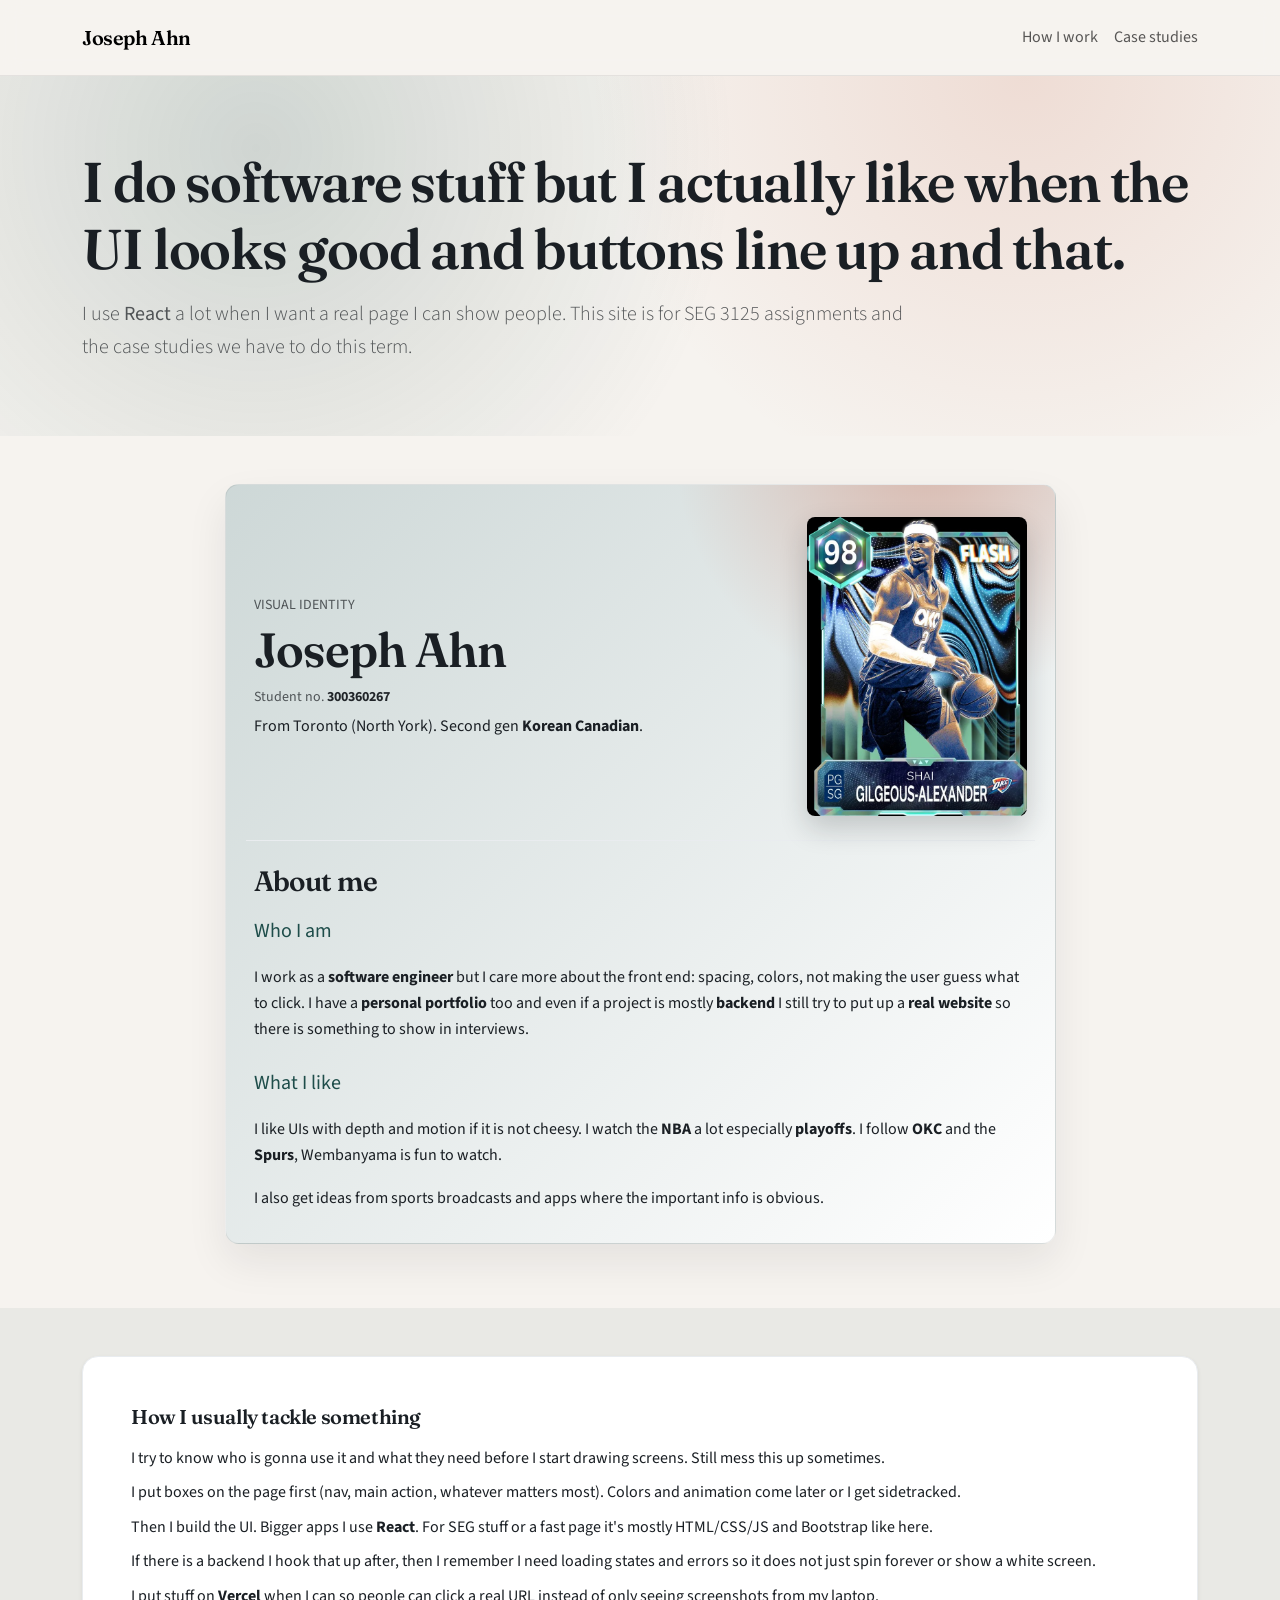
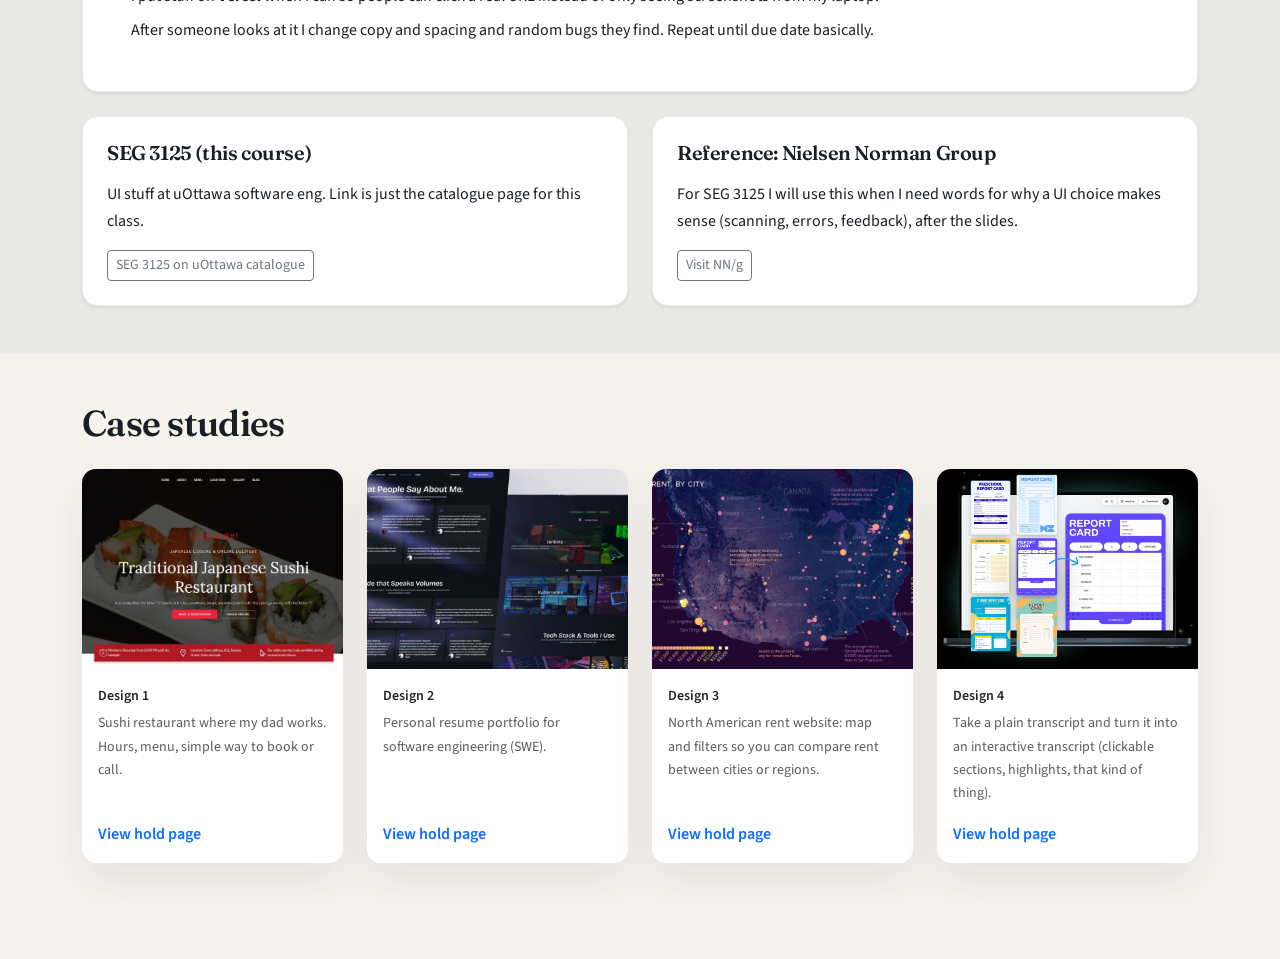
==== index.html @ afa11741 "SEG 3125 Assignment 1: portfolio shell, case study holds, and A1 report" ====
<!DOCTYPE html>
<html lang="en">
  <head>
    <meta charset="utf-8" />
    <meta name="viewport" content="width=device-width, initial-scale=1" />
    <title>Joseph Ahn | SEG 3125 portfolio</title>
    <meta
      name="description"
      content="SEG 3125 portfolio: about me, how I work, and case study placeholders."
    />
    <link rel="preconnect" href="https://fonts.googleapis.com" />
    <link rel="preconnect" href="https://fonts.gstatic.com" crossorigin />
    <link
      href="https://fonts.googleapis.com/css2?family=Fraunces:ital,opsz,wght@0,9..144,400;0,9..144,600;1,9..144,400&family=Source+Sans+3:wght@400;500;600&display=swap"
      rel="stylesheet"
    />
    <link
      href="https://cdn.jsdelivr.net/npm/bootstrap@5.3.3/dist/css/bootstrap.min.css"
      rel="stylesheet"
      integrity="sha384-QWTKZyjpPEjISv5WaRU9OFeRpok6YctnYmDr5pNlyT2bRjXh0JMhjY6hW+ALEwIH"
      crossorigin="anonymous"
    />
    <link rel="stylesheet" href="css/styles.css" />
  </head>
  <body>
    <nav class="navbar sticky-top py-3">
      <div class="container d-flex flex-wrap align-items-center justify-content-between column-gap-3 row-gap-2">
        <a class="navbar-brand display-font fw-semibold mb-0" href="#">Joseph Ahn</a>
        <ul class="navbar-nav d-flex flex-row align-items-center gap-3 ms-auto mb-0">
          <li class="nav-item">
            <a class="nav-link py-1" href="#work">How I work</a>
          </li>
          <li class="nav-item">
            <a class="nav-link py-1" href="#case-studies">Case studies</a>
          </li>
        </ul>
      </div>
    </nav>

    <header class="hero-pattern py-5">
      <div class="container py-lg-4">
        <h1 class="display-4 display-font mb-3">
          I do software stuff but I actually like when the UI looks good and buttons line up and that.
        </h1>
        <p class="lead text-muted col-lg-9 mb-0">
          I use <strong>React</strong> a lot when I want a real page I can show people. This site is for SEG
          3125 assignments and the case studies we have to do this term.
        </p>
      </div>
    </header>

    <main class="pb-5">
      <section class="py-5">
        <div class="container">
          <div class="row justify-content-center">
            <div class="col-12 col-lg-10 col-xl-9">
              <div class="about-visual mb-3">
                <div class="about-visual-inner">
                  <div class="row g-3 align-items-center border-bottom border-light-subtle pb-4 mb-4">
                    <div class="col">
                      <p class="text-uppercase small text-muted mb-1">Visual identity</p>
                      <p class="display-5 display-font mb-2">Joseph Ahn</p>
                      <p class="mb-1 text-muted small">Student no. <strong class="text-body">300360267</strong></p>
                      <p class="mb-0">
                        From Toronto (North York). Second gen <strong>Korean Canadian</strong>.
                      </p>
                    </div>
                    <div class="col-auto ms-auto">
                      <img
                        src="assets/visual-identity-card.png"
                        class="rounded-3 about-visual-card-img"
                        alt="Trading card style graphic: Shai Gilgeous-Alexander, Oklahoma City Thunder"
                        width="640"
                        height="869"
                      />
                    </div>
                  </div>

                  <h2 class="h3 display-font mb-3">About me</h2>
                  <p class="fs-5 text-deep mb-3">Who I am</p>
                  <p>
                    I work as a <strong>software engineer</strong> but I care more about the front end:
                    spacing, colors, not making the user guess what to click. I have a <strong>personal
                    portfolio</strong> too and even if a project is mostly <strong>backend</strong> I still try
                    to put up a <strong>real website</strong> so there is something to show in interviews.
                  </p>
                  <p class="fs-5 text-deep mb-3 mt-4">What I like</p>
                  <p>
                    I like UIs with depth and motion if it is not cheesy. I watch the <strong>NBA</strong> a lot
                    especially <strong>playoffs</strong>. I follow <strong>OKC</strong> and the
                    <strong>Spurs</strong>, Wembanyama is fun to watch.
                  </p>
                  <p class="mb-0">
                    I also get ideas from sports broadcasts and apps where the important info is obvious.
                  </p>
                </div>
              </div>
            </div>
          </div>
        </div>
      </section>

      <section id="work" class="py-5 section-tint">
        <div class="container">
          <div class="p-4 p-lg-5 rounded-4 bg-body shadow-sm border border-light-subtle mb-4">
            <h3 class="h5 display-font mb-3">How I usually tackle something</h3>
            <p class="mb-2">
              I try to know who is gonna use it and what they need before I start drawing screens. Still mess
              this up sometimes.
            </p>
            <p class="mb-2">
              I put boxes on the page first (nav, main action, whatever matters most). Colors and animation
              come later or I get sidetracked.
            </p>
            <p class="mb-2">
              Then I build the UI. Bigger apps I use <strong>React</strong>. For SEG stuff or a fast page it's
              mostly HTML/CSS/JS and Bootstrap like here.
            </p>
            <p class="mb-2">
              If there is a backend I hook that up after, then I remember I need loading states and errors so
              it does not just spin forever or show a white screen.
            </p>
            <p class="mb-2">
              I put stuff on <strong>Vercel</strong> when I can so people can click a real URL instead of only
              seeing screenshots from my laptop.
            </p>
            <p class="mb-0">
              After someone looks at it I change copy and spacing and random bugs they find. Repeat until due
              date basically.
            </p>
          </div>

          <div class="row g-4">
            <div class="col-md-6">
              <div class="p-4 h-100 rounded-4 bg-body shadow-sm border border-light-subtle">
                <h3 class="h5 display-font mb-3">SEG 3125 (this course)</h3>
                <p class="mb-3">
                  UI stuff at uOttawa software eng. Link is just the catalogue page for this class.
                </p>
                <a
                  href="https://catalogue.uottawa.ca/search/?P=SEG%203125"
                  class="btn btn-outline-secondary btn-sm"
                  rel="noopener noreferrer"
                  >SEG 3125 on uOttawa catalogue</a
                >
              </div>
            </div>
            <div class="col-md-6">
              <div class="p-4 h-100 rounded-4 bg-body shadow-sm border border-light-subtle">
                <h3 class="h5 display-font mb-3">Reference: Nielsen Norman Group</h3>
                <p class="mb-3">
                  For SEG 3125 I will use this when I need words for why a UI choice makes sense (scanning,
                  errors, feedback), after the slides.
                </p>
                <a
                  href="https://www.nngroup.com/"
                  class="btn btn-outline-secondary btn-sm"
                  rel="noopener noreferrer"
                  >Visit NN/g</a
                >
              </div>
            </div>
          </div>
        </div>
      </section>

      <section id="case-studies" class="py-5">
        <div class="container">
          <h2 class="section-title mb-4">Case studies</h2>

          <div class="row g-4">
            <div class="col-md-6 col-xl-3">
              <article class="card card-case h-100">
                <img
                  src="assets/case-study-sushi.png"
                  class="card-img-top"
                  alt="Reference mockup: dark Japanese sushi restaurant hero with reservation CTAs"
                />
                <div class="card-body d-flex flex-column">
                  <p class="mb-1 fw-semibold small">Design 1</p>
                  <p class="card-text text-muted small flex-grow-1">
                    Sushi restaurant where my dad works. Hours, menu, simple way to book or call.
                  </p>
                  <a href="case-studies/case-study-sushi.html" class="stretched-link fw-semibold text-decoration-none"
                    >View hold page</a
                  >
                </div>
              </article>
            </div>

            <div class="col-md-6 col-xl-3">
              <article class="card card-case h-100">
                <img
                  src="assets/case-study-portfolio-memory.png"
                  class="card-img-top"
                  alt="Reference mockup: dark portfolio UI with testimonials and tech stack sections"
                />
                <div class="card-body d-flex flex-column">
                  <p class="mb-1 fw-semibold small">Design 2</p>
                  <p class="card-text text-muted small flex-grow-1">
                    Personal resume portfolio for software engineering (SWE).
                  </p>
                  <a href="case-studies/case-study-portfolio-memory.html" class="stretched-link fw-semibold text-decoration-none"
                    >View hold page</a
                  >
                </div>
              </article>
            </div>

            <div class="col-md-6 col-xl-3">
              <article class="card card-case h-100">
                <img
                  src="assets/case-study-rent-map.png"
                  class="card-img-top"
                  alt="Reference visualization: average rent by city across North America with bubble map"
                />
                <div class="card-body d-flex flex-column">
                  <p class="mb-1 fw-semibold small">Design 3</p>
                  <p class="card-text text-muted small flex-grow-1">
                    North American rent website: map and filters so you can compare rent between cities or
                    regions.
                  </p>
                  <a href="case-studies/case-study-rent-map.html" class="stretched-link fw-semibold text-decoration-none"
                    >View hold page</a
                  >
                </div>
              </article>
            </div>

            <div class="col-md-6 col-xl-3">
              <article class="card card-case h-100">
                <img
                  src="assets/case-study-course-sequence.png"
                  class="card-img-top"
                  alt="Placeholder image: laptop layout (will swap when interactive transcript UI is ready)"
                />
                <div class="card-body d-flex flex-column">
                  <p class="mb-1 fw-semibold small">Design 4</p>
                  <p class="card-text text-muted small flex-grow-1">
                    Take a plain transcript and turn it into an interactive transcript (clickable sections,
                    highlights, that kind of thing).
                  </p>
                  <a href="case-studies/case-study-course-sequence.html" class="stretched-link fw-semibold text-decoration-none"
                    >View hold page</a
                  >
                </div>
              </article>
            </div>
          </div>
        </div>
      </section>
    </main>

    <script
      src="https://cdn.jsdelivr.net/npm/bootstrap@5.3.3/dist/js/bootstrap.bundle.min.js"
      integrity="sha384-YvpcrYf0tY3lHB60NNkmXc5s9fDVZLESaAA55NDzOxhy9GkcIdslK1eN7N6jIeHz"
      crossorigin="anonymous"
    ></script>
    <script src="js/main.js"></script>
  </body>
</html>
---- css/styles.css ----
:root {
  --color-bg: #f6f3ef;
  --color-surface: #ffffff;
  --color-ink: #1a1f24;
  --color-muted: #5c6670;
  --color-accent: #c45c3e;
  --color-accent-soft: #e8a090;
  --color-deep: #1e4d4a;
  --font-display: "Fraunces", Georgia, serif;
  --font-body: "Source Sans 3", system-ui, sans-serif;
  --shadow-soft: 0 18px 40px rgba(26, 31, 36, 0.08);
  --radius: 14px;
}

*,
*::before,
*::after {
  box-sizing: border-box;
}

body {
  font-family: var(--font-body);
  background-color: var(--color-bg);
  color: var(--color-ink);
  line-height: 1.65;
}

h1,
h2,
h3,
.display-font {
  font-family: var(--font-display);
  font-weight: 600;
  letter-spacing: -0.02em;
}

.text-accent {
  color: var(--color-accent) !important;
}

.text-deep {
  color: var(--color-deep) !important;
}

.navbar {
  backdrop-filter: blur(10px);
  background-color: color-mix(in srgb, var(--color-bg) 88%, transparent) !important;
  border-bottom: 1px solid color-mix(in srgb, var(--color-ink) 8%, transparent);
}

.hero-pattern {
  background-image: radial-gradient(
      circle at 20% 20%,
      color-mix(in srgb, var(--color-deep) 18%, transparent),
      transparent 45%
    ),
    radial-gradient(
      circle at 80% 0%,
      color-mix(in srgb, var(--color-accent) 15%, transparent),
      transparent 40%
    );
}

.card-case {
  position: relative;
  border: none;
  border-radius: var(--radius);
  box-shadow: var(--shadow-soft);
  transition: transform 0.25s ease, box-shadow 0.25s ease;
  background: var(--color-surface);
}

.card-case:hover {
  transform: translateY(-4px);
  box-shadow: 0 22px 50px rgba(26, 31, 36, 0.12);
}

.card-case .card-img-top {
  height: 200px;
  object-fit: cover;
  border-radius: var(--radius) var(--radius) 0 0;
}

.badge-soft {
  background: color-mix(in srgb, var(--color-deep) 12%, transparent);
  color: var(--color-deep);
  font-weight: 600;
}

.section-title {
  font-size: clamp(1.75rem, 4vw, 2.25rem);
}

.footer-bar {
  border-top: 1px solid color-mix(in srgb, var(--color-ink) 10%, transparent);
}

.about-visual {
  min-height: 280px;
  border-radius: var(--radius);
  padding: 2rem 1.75rem;
  background: linear-gradient(135deg, color-mix(in srgb, var(--color-deep) 22%, var(--color-surface)), var(--color-surface));
  box-shadow: var(--shadow-soft);
  border: 1px solid color-mix(in srgb, var(--color-ink) 8%, transparent);
  position: relative;
  overflow: hidden;
}

.about-visual::before {
  content: "";
  position: absolute;
  inset: -40% -20% auto auto;
  width: 70%;
  height: 70%;
  background: radial-gradient(circle, color-mix(in srgb, var(--color-accent) 35%, transparent), transparent 65%);
  pointer-events: none;
}

.about-visual-inner {
  position: relative;
  z-index: 1;
}

.about-visual-card-img {
  max-width: min(220px, 42vw);
  width: 100%;
  height: auto;
  box-shadow: 0 12px 28px rgba(26, 31, 36, 0.2);
}

.section-tint {
  background-color: color-mix(in srgb, var(--color-deep) 6%, var(--color-bg));
}
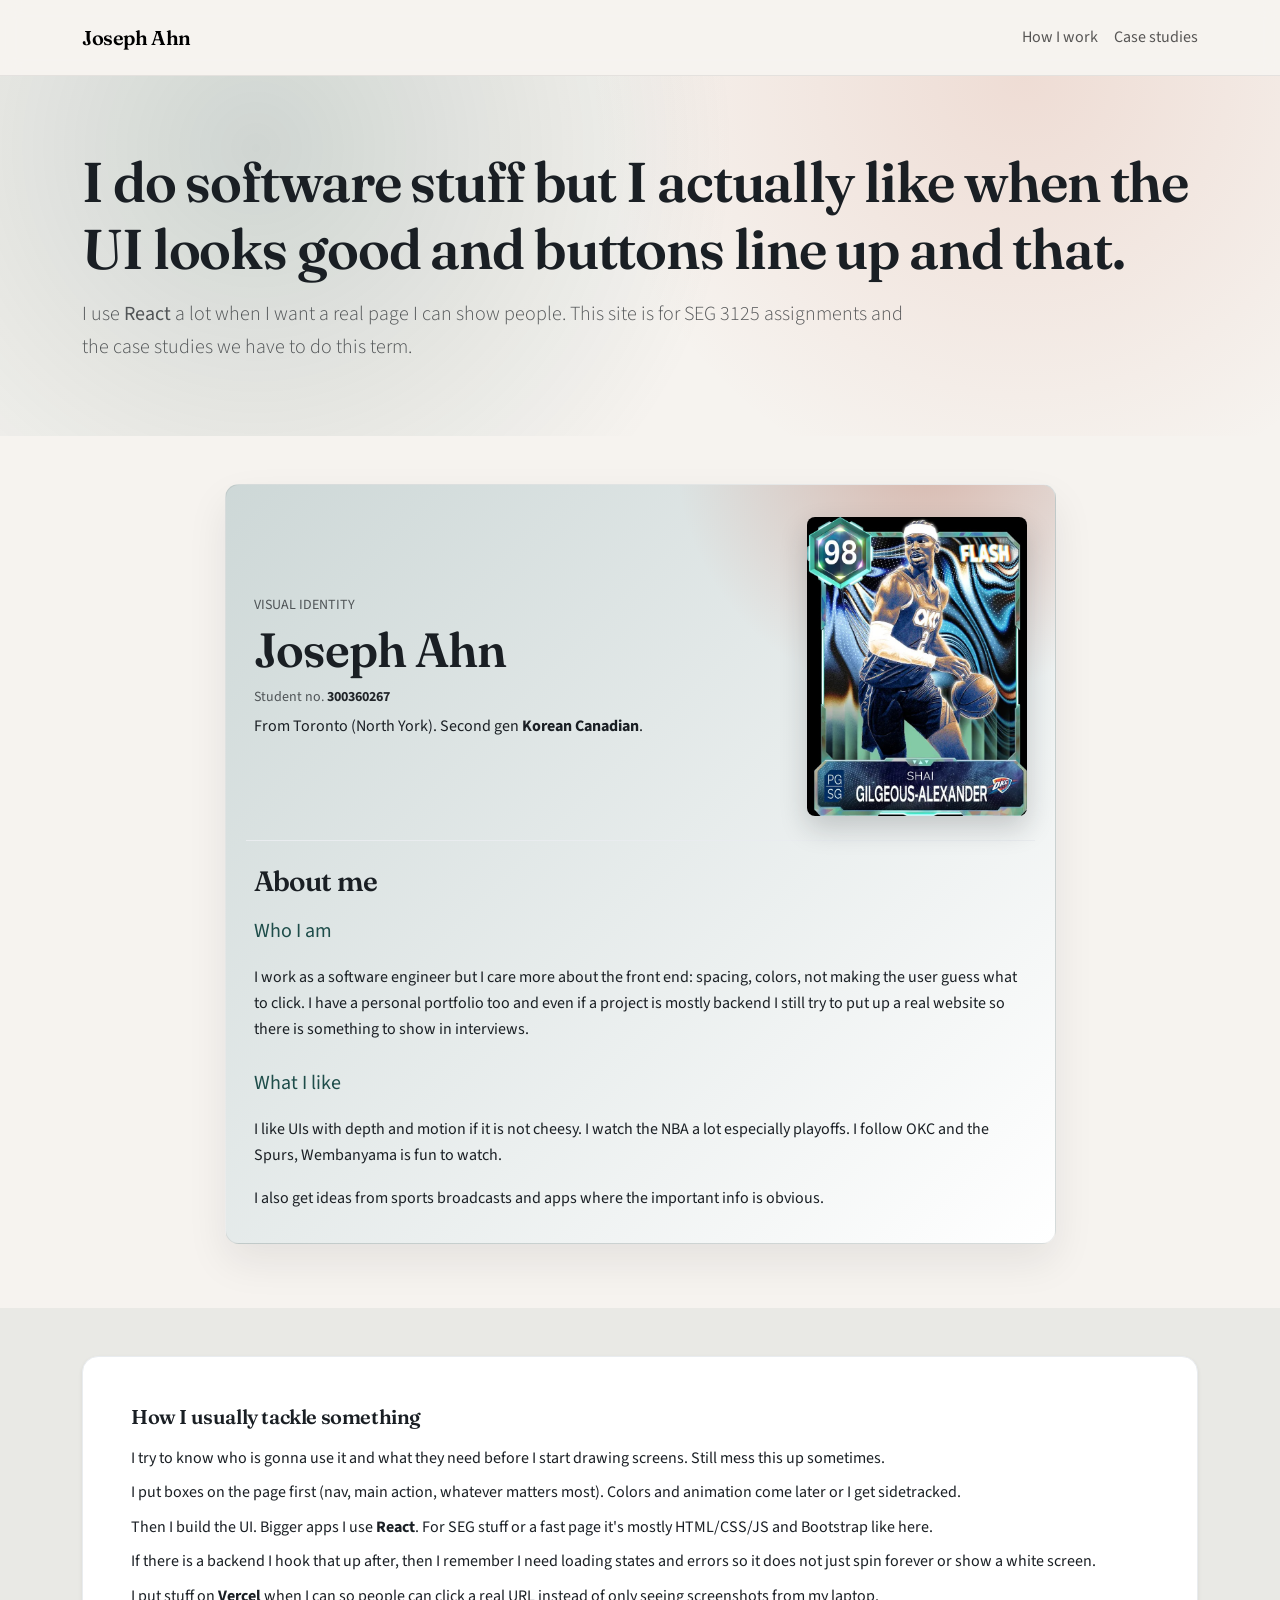
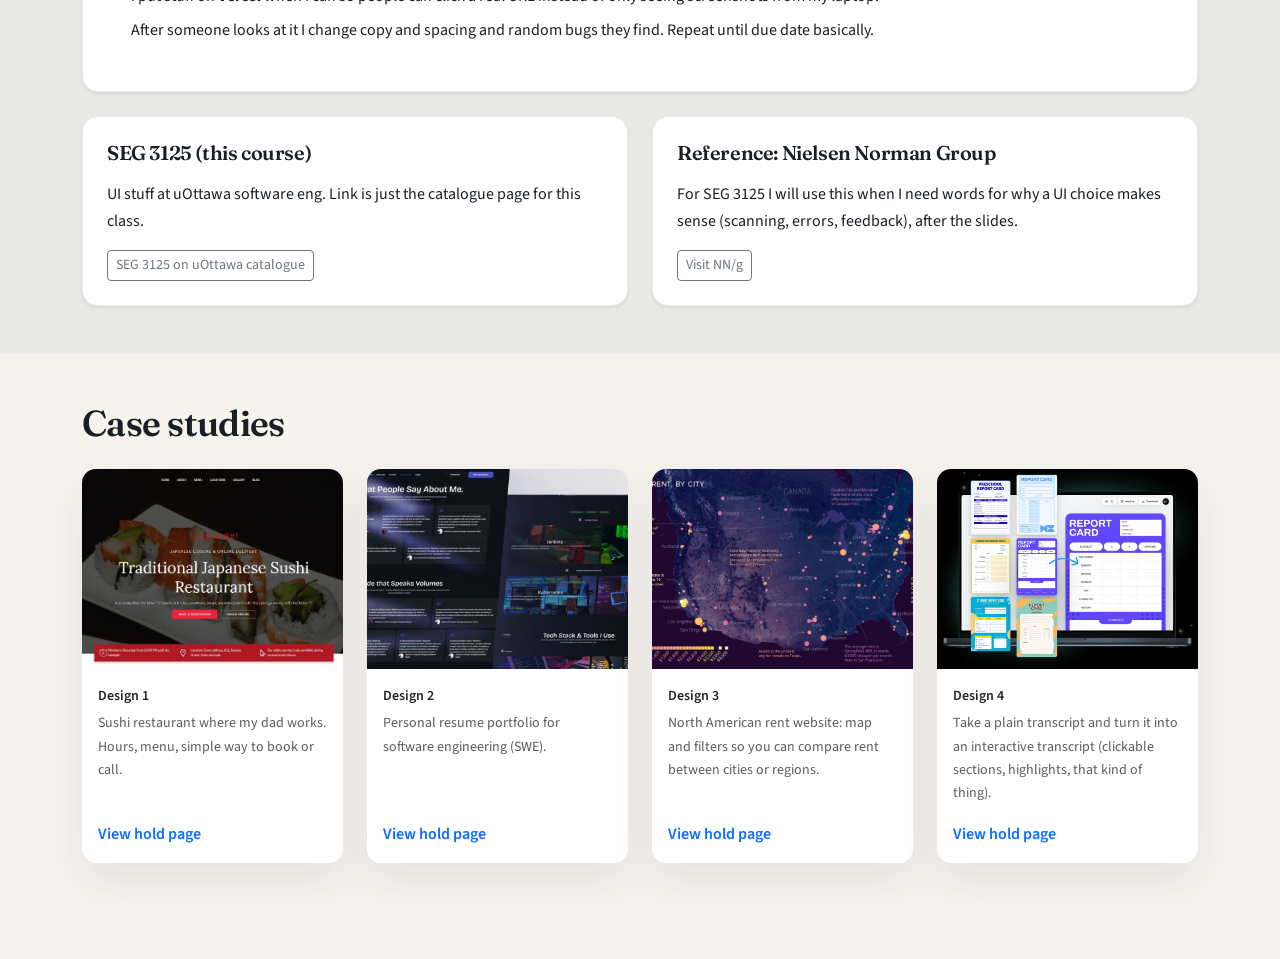
==== commit ad27fa8d: "Remove empty js folder and main.js script includes" ====
--- a/index.html
+++ b/index.html
@@ -79,16 +79,15 @@
                   <h2 class="h3 display-font mb-3">About me</h2>
                   <p class="fs-5 text-deep mb-3">Who I am</p>
                   <p>
-                    I work as a <strong>software engineer</strong> but I care more about the front end:
-                    spacing, colors, not making the user guess what to click. I have a <strong>personal
-                    portfolio</strong> too and even if a project is mostly <strong>backend</strong> I still try
-                    to put up a <strong>real website</strong> so there is something to show in interviews.
+                    I work as a software engineer but I care more about the front end: spacing, colors, not
+                    making the user guess what to click. I have a personal portfolio too and even if a project
+                    is mostly backend I still try to put up a real website so there is something to show in
+                    interviews.
                   </p>
                   <p class="fs-5 text-deep mb-3 mt-4">What I like</p>
                   <p>
-                    I like UIs with depth and motion if it is not cheesy. I watch the <strong>NBA</strong> a lot
-                    especially <strong>playoffs</strong>. I follow <strong>OKC</strong> and the
-                    <strong>Spurs</strong>, Wembanyama is fun to watch.
+                    I like UIs with depth and motion if it is not cheesy. I watch the NBA a lot especially
+                    playoffs. I follow OKC and the Spurs, Wembanyama is fun to watch.
                   </p>
                   <p class="mb-0">
                     I also get ideas from sports broadcasts and apps where the important info is obvious.
@@ -256,6 +255,5 @@
       integrity="sha384-YvpcrYf0tY3lHB60NNkmXc5s9fDVZLESaAA55NDzOxhy9GkcIdslK1eN7N6jIeHz"
       crossorigin="anonymous"
     ></script>
-    <script src="js/main.js"></script>
   </body>
 </html>
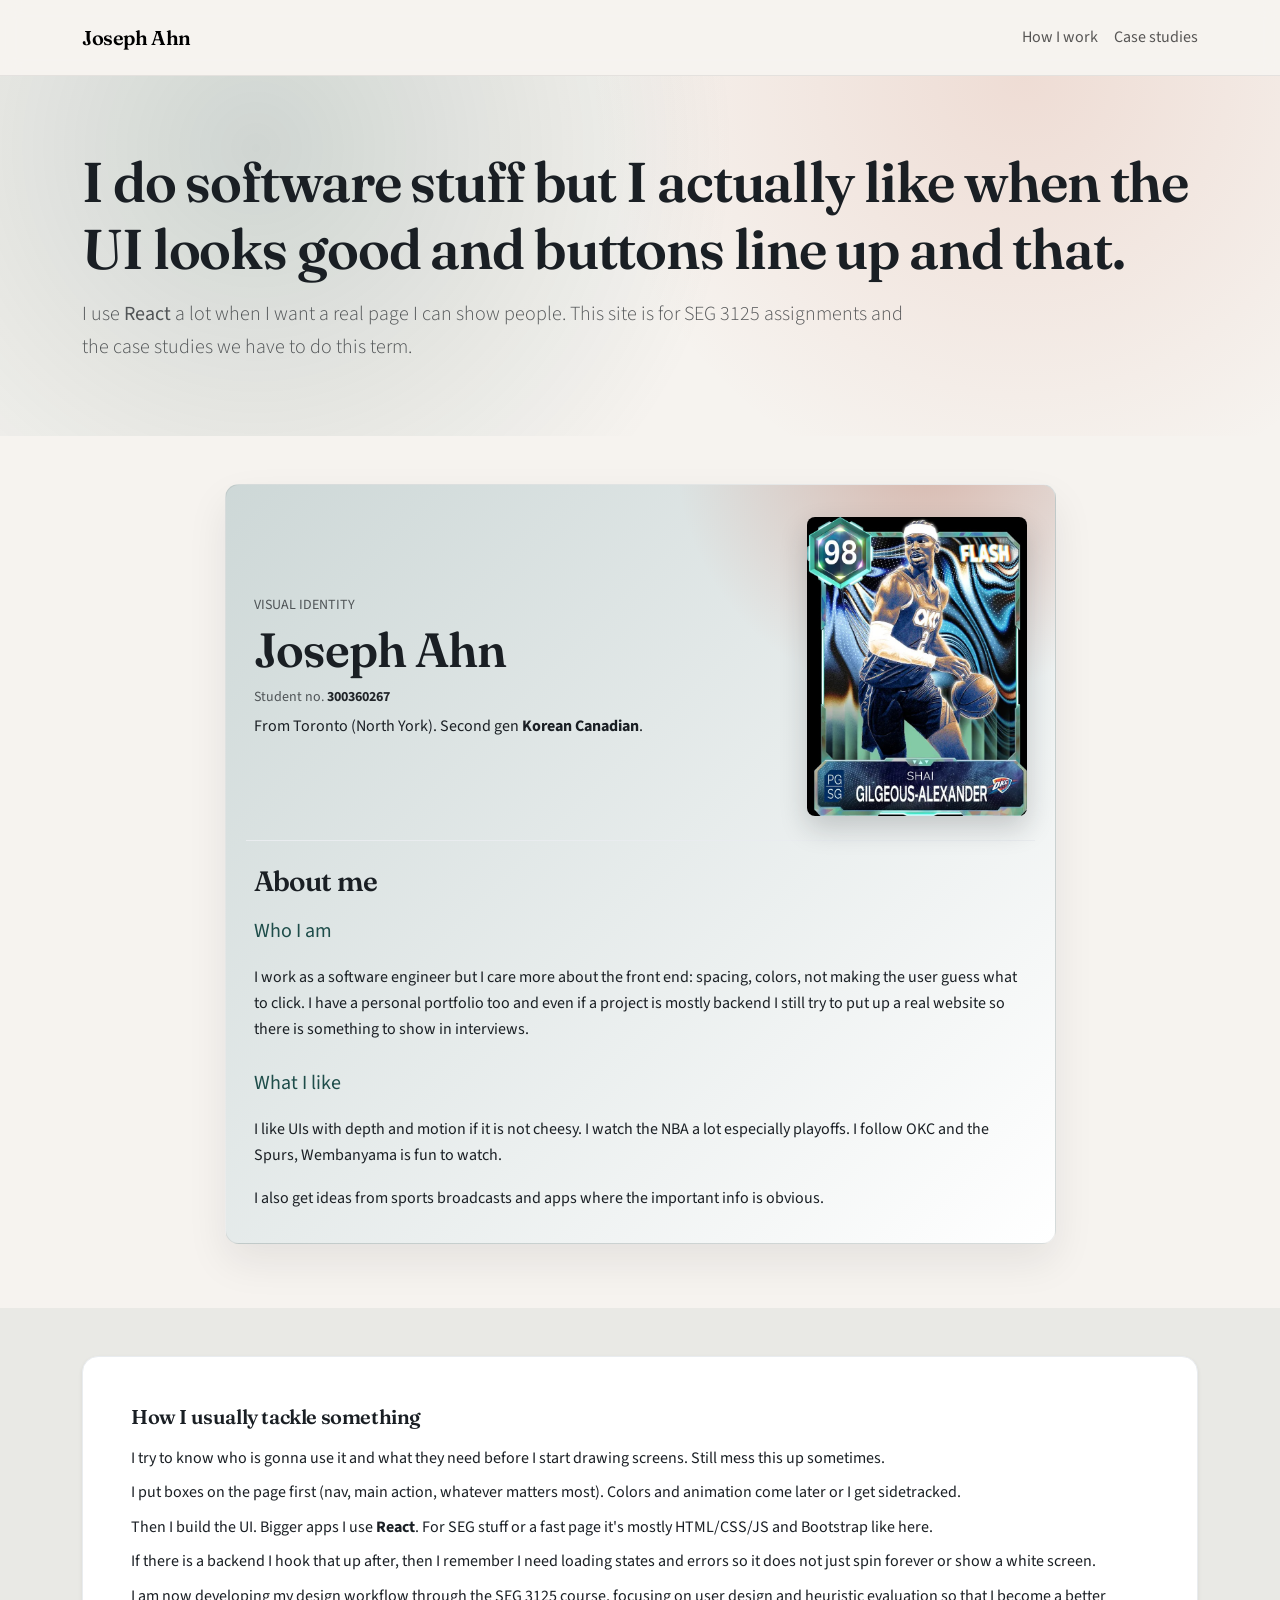
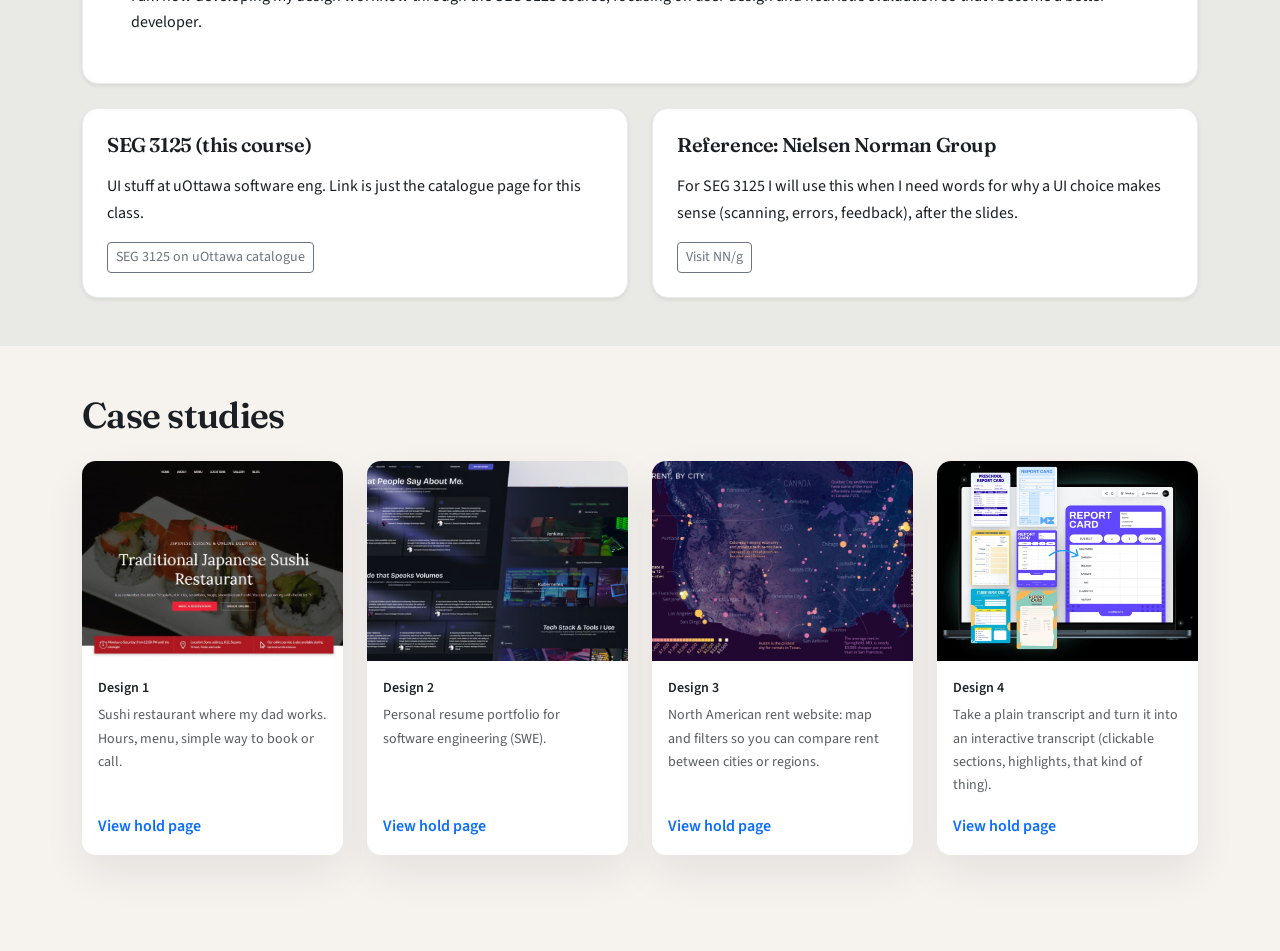
==== commit 68ad0511: "Update workflow section: SEG 3125 design focus" ====
--- a/index.html
+++ b/index.html
@@ -119,13 +119,9 @@
               If there is a backend I hook that up after, then I remember I need loading states and errors so
               it does not just spin forever or show a white screen.
             </p>
-            <p class="mb-2">
-              I put stuff on <strong>Vercel</strong> when I can so people can click a real URL instead of only
-              seeing screenshots from my laptop.
-            </p>
             <p class="mb-0">
-              After someone looks at it I change copy and spacing and random bugs they find. Repeat until due
-              date basically.
+              I am now developing my design workflow through the SEG 3125 course, focusing on user design and
+              heuristic evaluation so that I become a better developer.
             </p>
           </div>
 
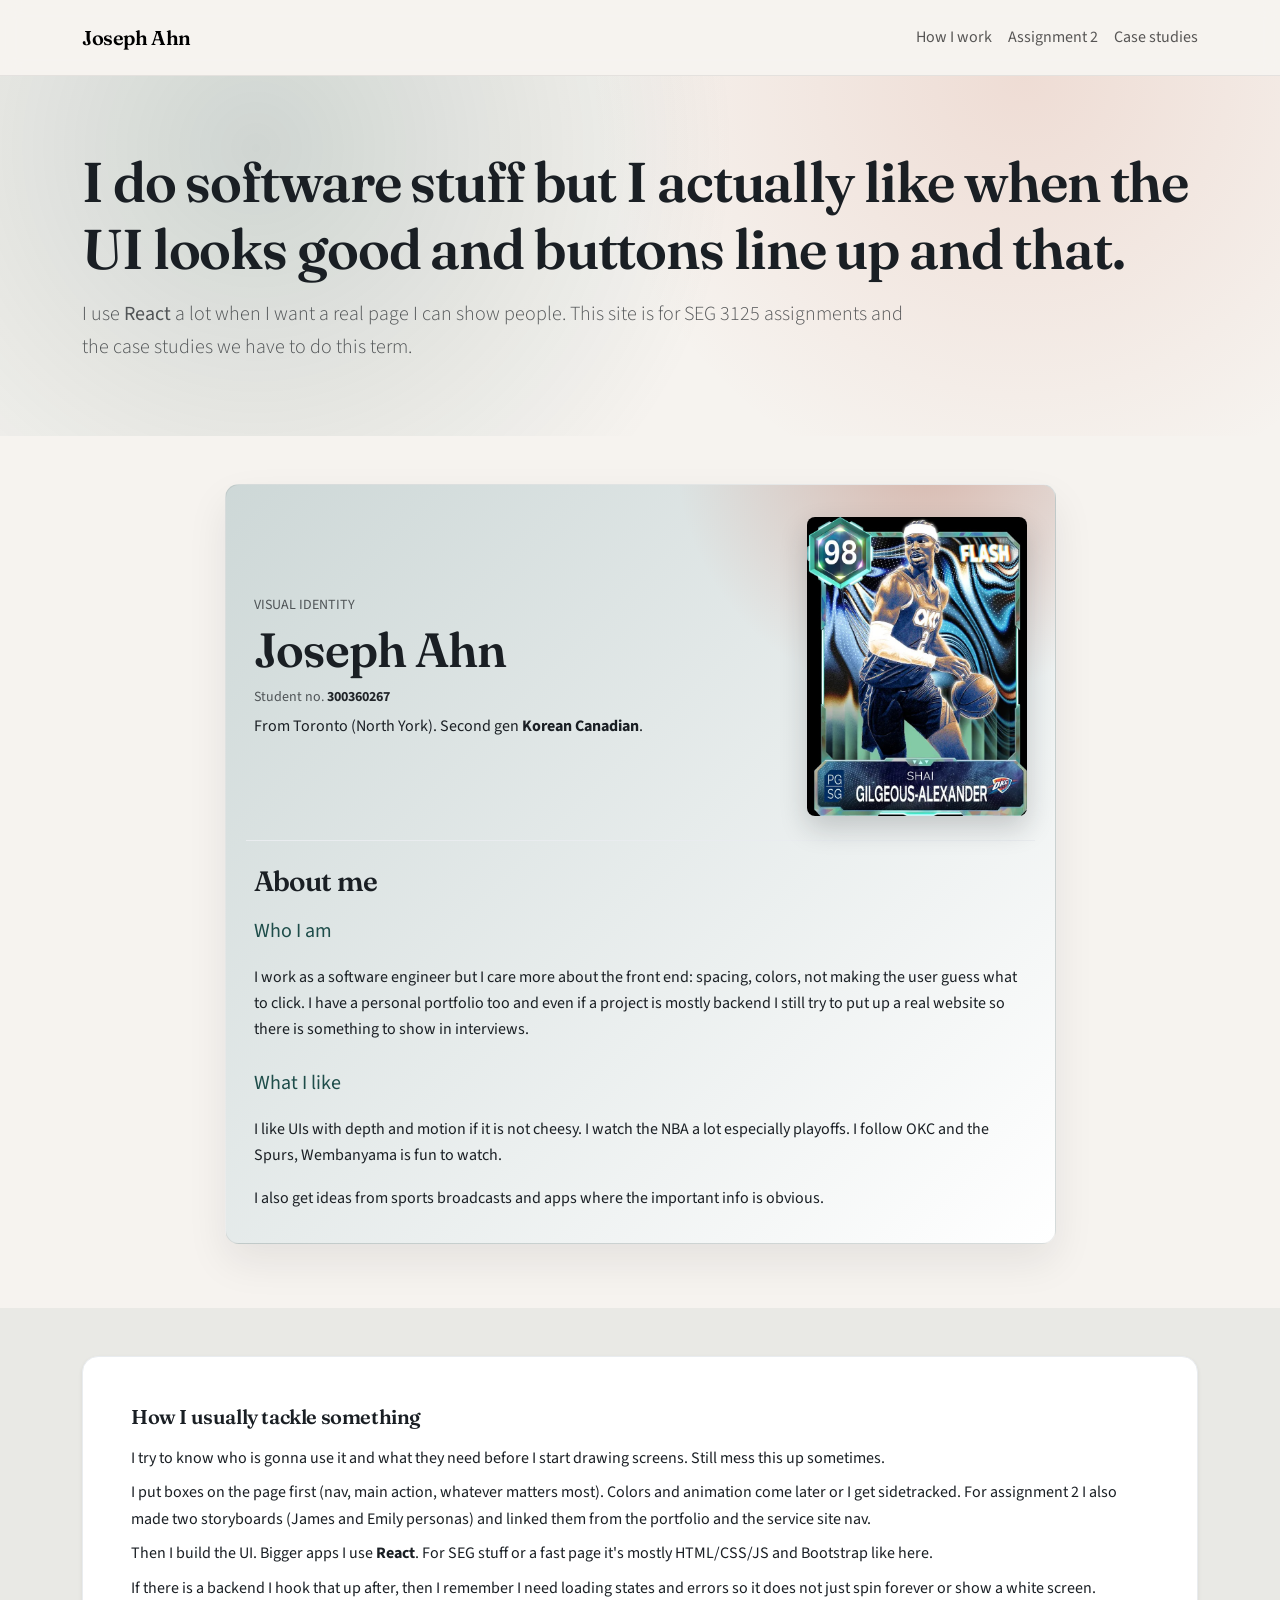
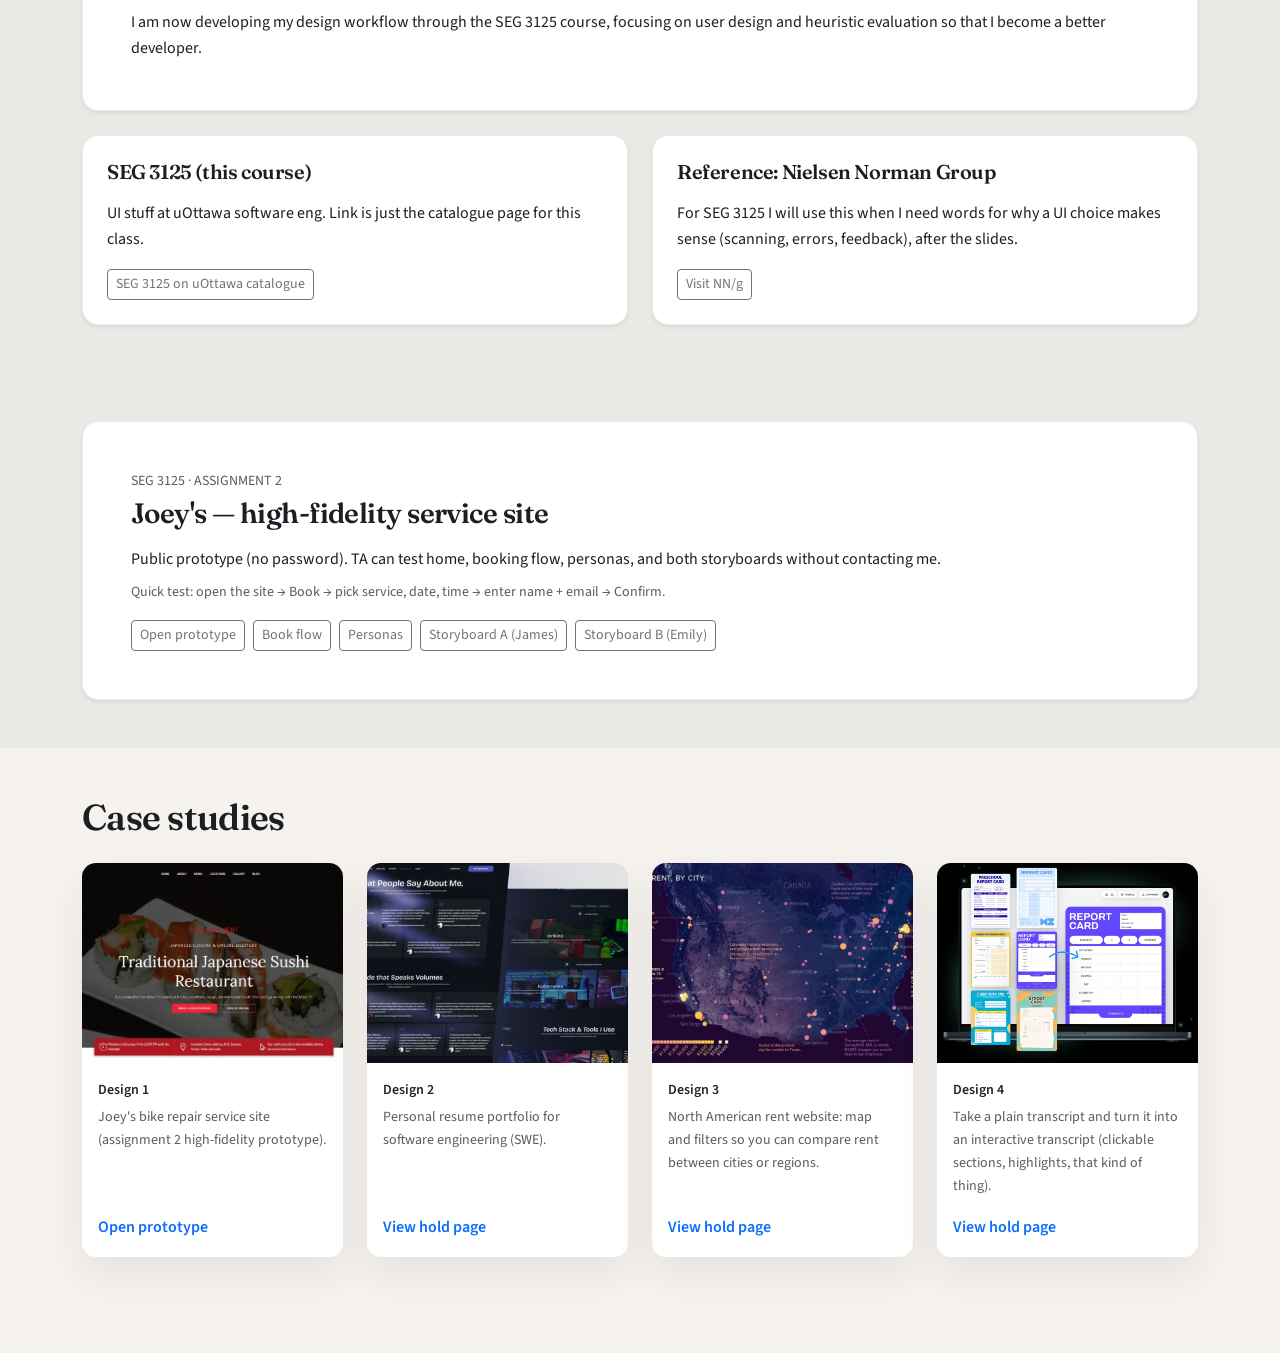
==== commit 02f51edc: "Link portfolio to Assignment 2 service prototype and storyboards" ====
--- a/index.html
+++ b/index.html
@@ -31,6 +31,9 @@
             <a class="nav-link py-1" href="#work">How I work</a>
           </li>
           <li class="nav-item">
+            <a class="nav-link py-1" href="#assignment-2">Assignment 2</a>
+          </li>
+          <li class="nav-item">
             <a class="nav-link py-1" href="#case-studies">Case studies</a>
           </li>
         </ul>
@@ -109,7 +112,8 @@
             </p>
             <p class="mb-2">
               I put boxes on the page first (nav, main action, whatever matters most). Colors and animation
-              come later or I get sidetracked.
+              come later or I get sidetracked. For assignment 2 I also made two storyboards (James and Emily
+              personas) and linked them from the portfolio and the service site nav.
             </p>
             <p class="mb-2">
               Then I build the UI. Bigger apps I use <strong>React</strong>. For SEG stuff or a fast page it's
@@ -159,6 +163,33 @@
         </div>
       </section>
 
+      <section id="assignment-2" class="py-5 section-tint">
+        <div class="container">
+          <div class="p-4 p-lg-5 rounded-4 bg-body shadow-sm border border-light-subtle">
+            <p class="text-uppercase small text-muted mb-1">SEG 3125 · Assignment 2</p>
+            <h2 class="h3 display-font mb-3">Joey&apos;s — high-fidelity service site</h2>
+            <p class="mb-2">
+              Public prototype (no password). TA can test home, booking flow, personas, and both storyboards
+              without contacting me.
+            </p>
+            <p class="mb-3 small text-muted">
+              Quick test: open the site → Book → pick service, date, time → enter name + email → Confirm.
+            </p>
+            <div class="d-flex flex-wrap gap-2">
+              <a href="service-prototype/" class="btn btn-outline-secondary btn-sm">Open prototype</a>
+              <a href="service-prototype/#/book" class="btn btn-outline-secondary btn-sm">Book flow</a>
+              <a href="service-prototype/#/personas" class="btn btn-outline-secondary btn-sm">Personas</a>
+              <a href="service-prototype/#/storyboard-james" class="btn btn-outline-secondary btn-sm"
+                >Storyboard A (James)</a
+              >
+              <a href="service-prototype/#/storyboard-emily" class="btn btn-outline-secondary btn-sm"
+                >Storyboard B (Emily)</a
+              >
+            </div>
+          </div>
+        </div>
+      </section>
+
       <section id="case-studies" class="py-5">
         <div class="container">
           <h2 class="section-title mb-4">Case studies</h2>
@@ -174,10 +205,10 @@
                 <div class="card-body d-flex flex-column">
                   <p class="mb-1 fw-semibold small">Design 1</p>
                   <p class="card-text text-muted small flex-grow-1">
-                    Sushi restaurant where my dad works. Hours, menu, simple way to book or call.
-                  </p>
-                  <a href="case-studies/case-study-sushi.html" class="stretched-link fw-semibold text-decoration-none"
-                    >View hold page</a
+                    Joey&apos;s bike repair service site (assignment 2 high-fidelity prototype).
+                  </p>
+                  <a href="service-prototype/" class="stretched-link fw-semibold text-decoration-none"
+                    >Open prototype</a
                   >
                 </div>
               </article>
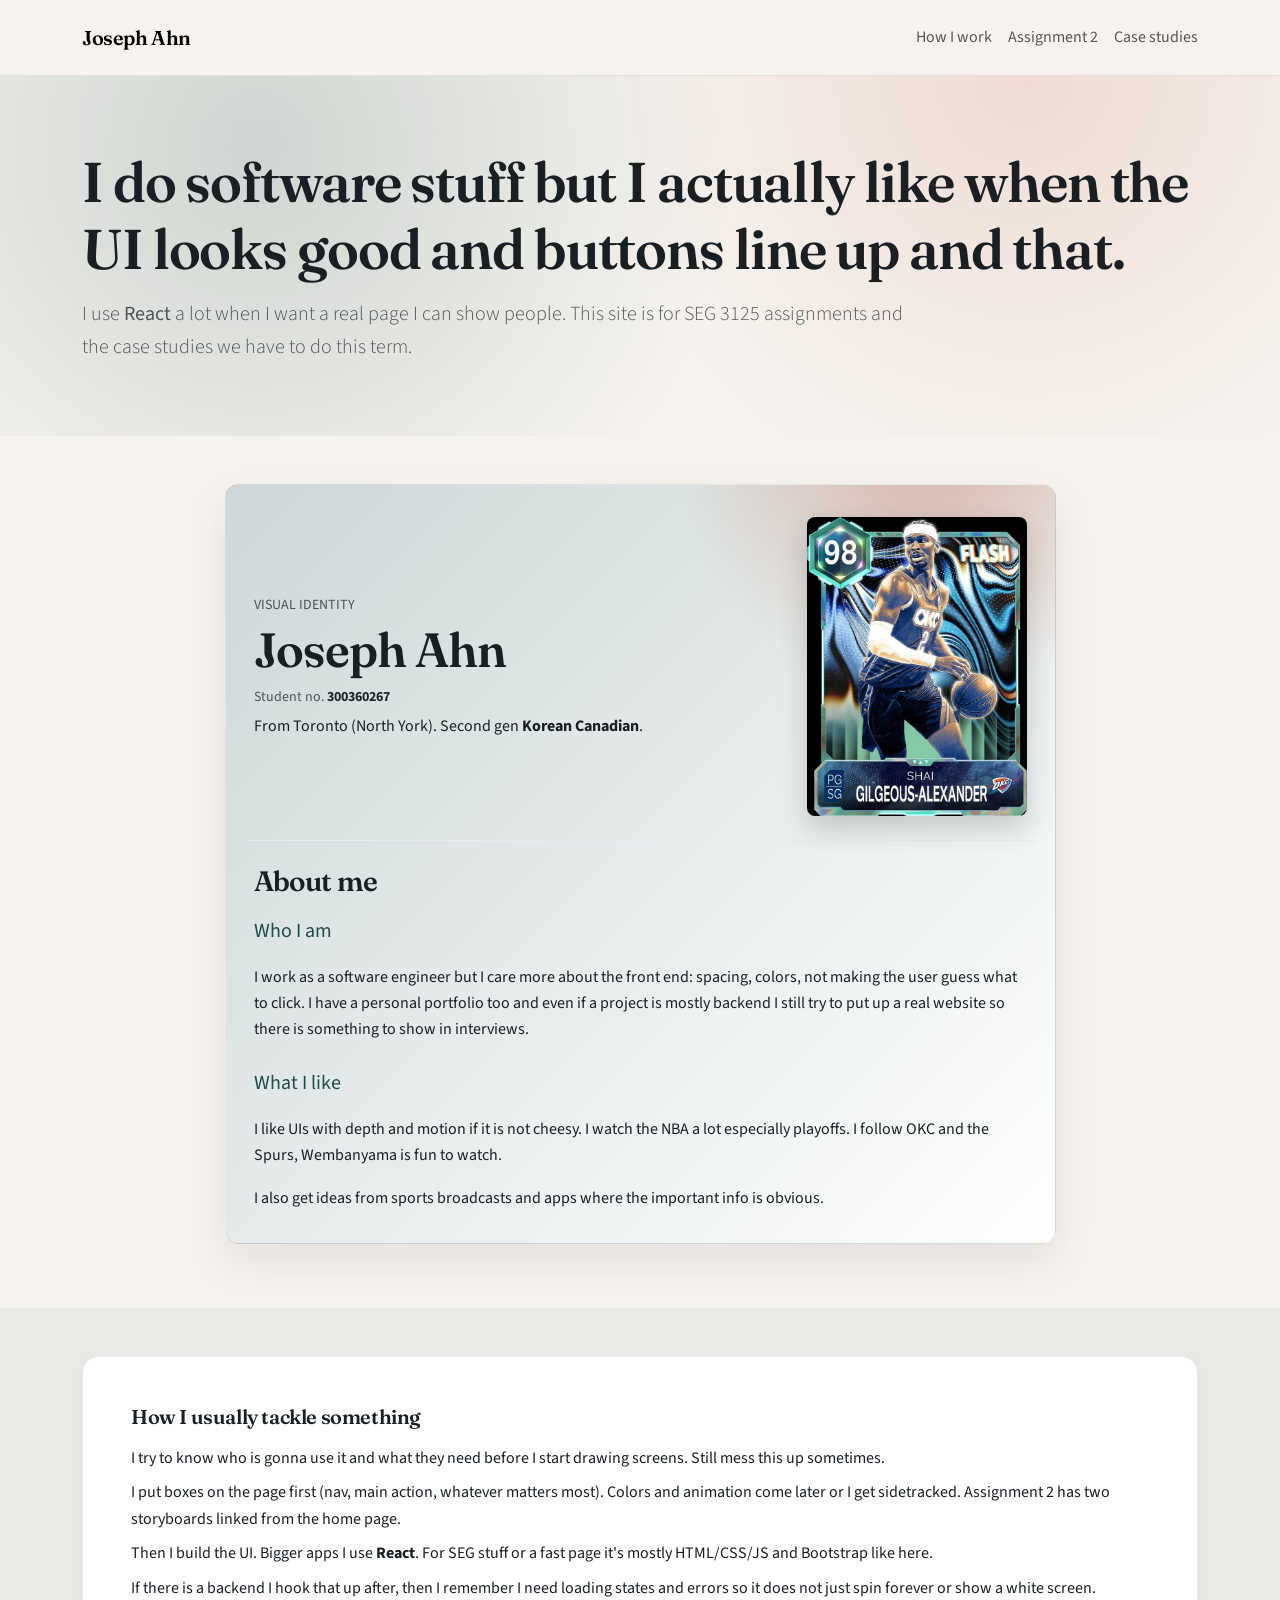
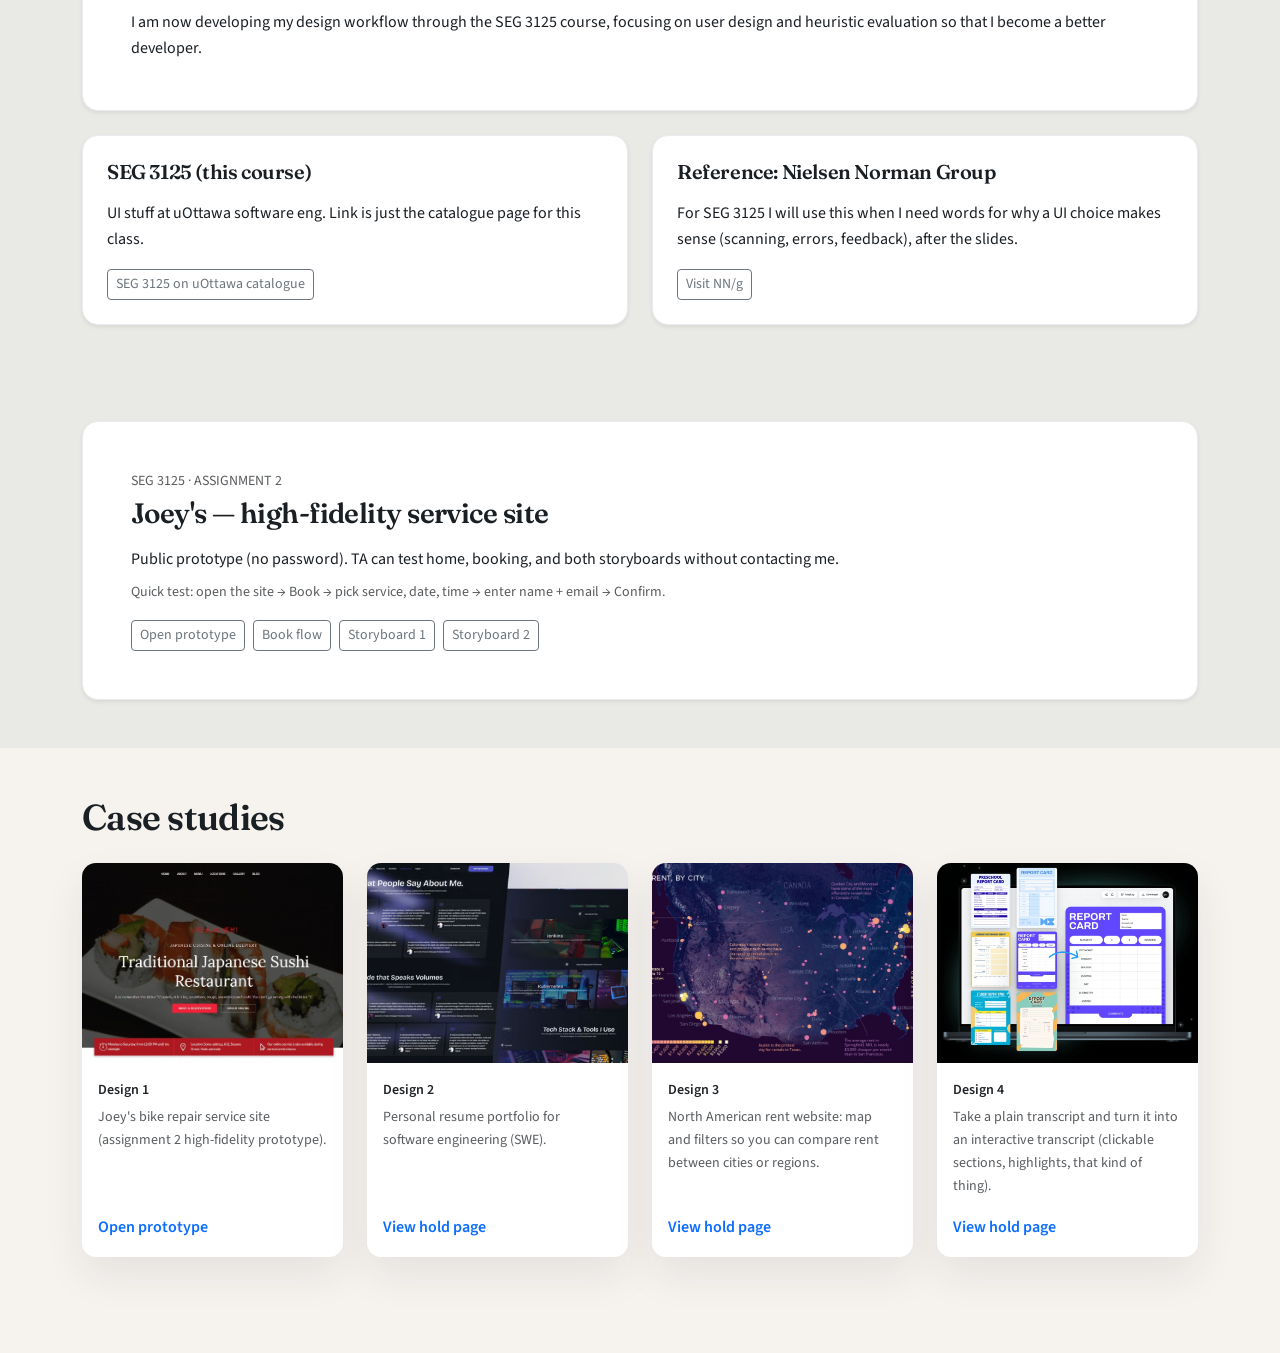
==== commit 664d9225: "Simpler A2 prototype build and updated storyboard links" ====
--- a/index.html
+++ b/index.html
@@ -112,8 +112,7 @@
             </p>
             <p class="mb-2">
               I put boxes on the page first (nav, main action, whatever matters most). Colors and animation
-              come later or I get sidetracked. For assignment 2 I also made two storyboards (James and Emily
-              personas) and linked them from the portfolio and the service site nav.
+              come later or I get sidetracked. Assignment 2 has two storyboards linked from the home page.
             </p>
             <p class="mb-2">
               Then I build the UI. Bigger apps I use <strong>React</strong>. For SEG stuff or a fast page it's
@@ -169,8 +168,8 @@
             <p class="text-uppercase small text-muted mb-1">SEG 3125 · Assignment 2</p>
             <h2 class="h3 display-font mb-3">Joey&apos;s — high-fidelity service site</h2>
             <p class="mb-2">
-              Public prototype (no password). TA can test home, booking flow, personas, and both storyboards
-              without contacting me.
+              Public prototype (no password). TA can test home, booking, and both storyboards without contacting
+              me.
             </p>
             <p class="mb-3 small text-muted">
               Quick test: open the site → Book → pick service, date, time → enter name + email → Confirm.
@@ -178,12 +177,11 @@
             <div class="d-flex flex-wrap gap-2">
               <a href="service-prototype/" class="btn btn-outline-secondary btn-sm">Open prototype</a>
               <a href="service-prototype/#/book" class="btn btn-outline-secondary btn-sm">Book flow</a>
-              <a href="service-prototype/#/personas" class="btn btn-outline-secondary btn-sm">Personas</a>
-              <a href="service-prototype/#/storyboard-james" class="btn btn-outline-secondary btn-sm"
-                >Storyboard A (James)</a
+              <a href="service-prototype/#/storyboard-1" class="btn btn-outline-secondary btn-sm"
+                >Storyboard 1</a
               >
-              <a href="service-prototype/#/storyboard-emily" class="btn btn-outline-secondary btn-sm"
-                >Storyboard B (Emily)</a
+              <a href="service-prototype/#/storyboard-2" class="btn btn-outline-secondary btn-sm"
+                >Storyboard 2</a
               >
             </div>
           </div>
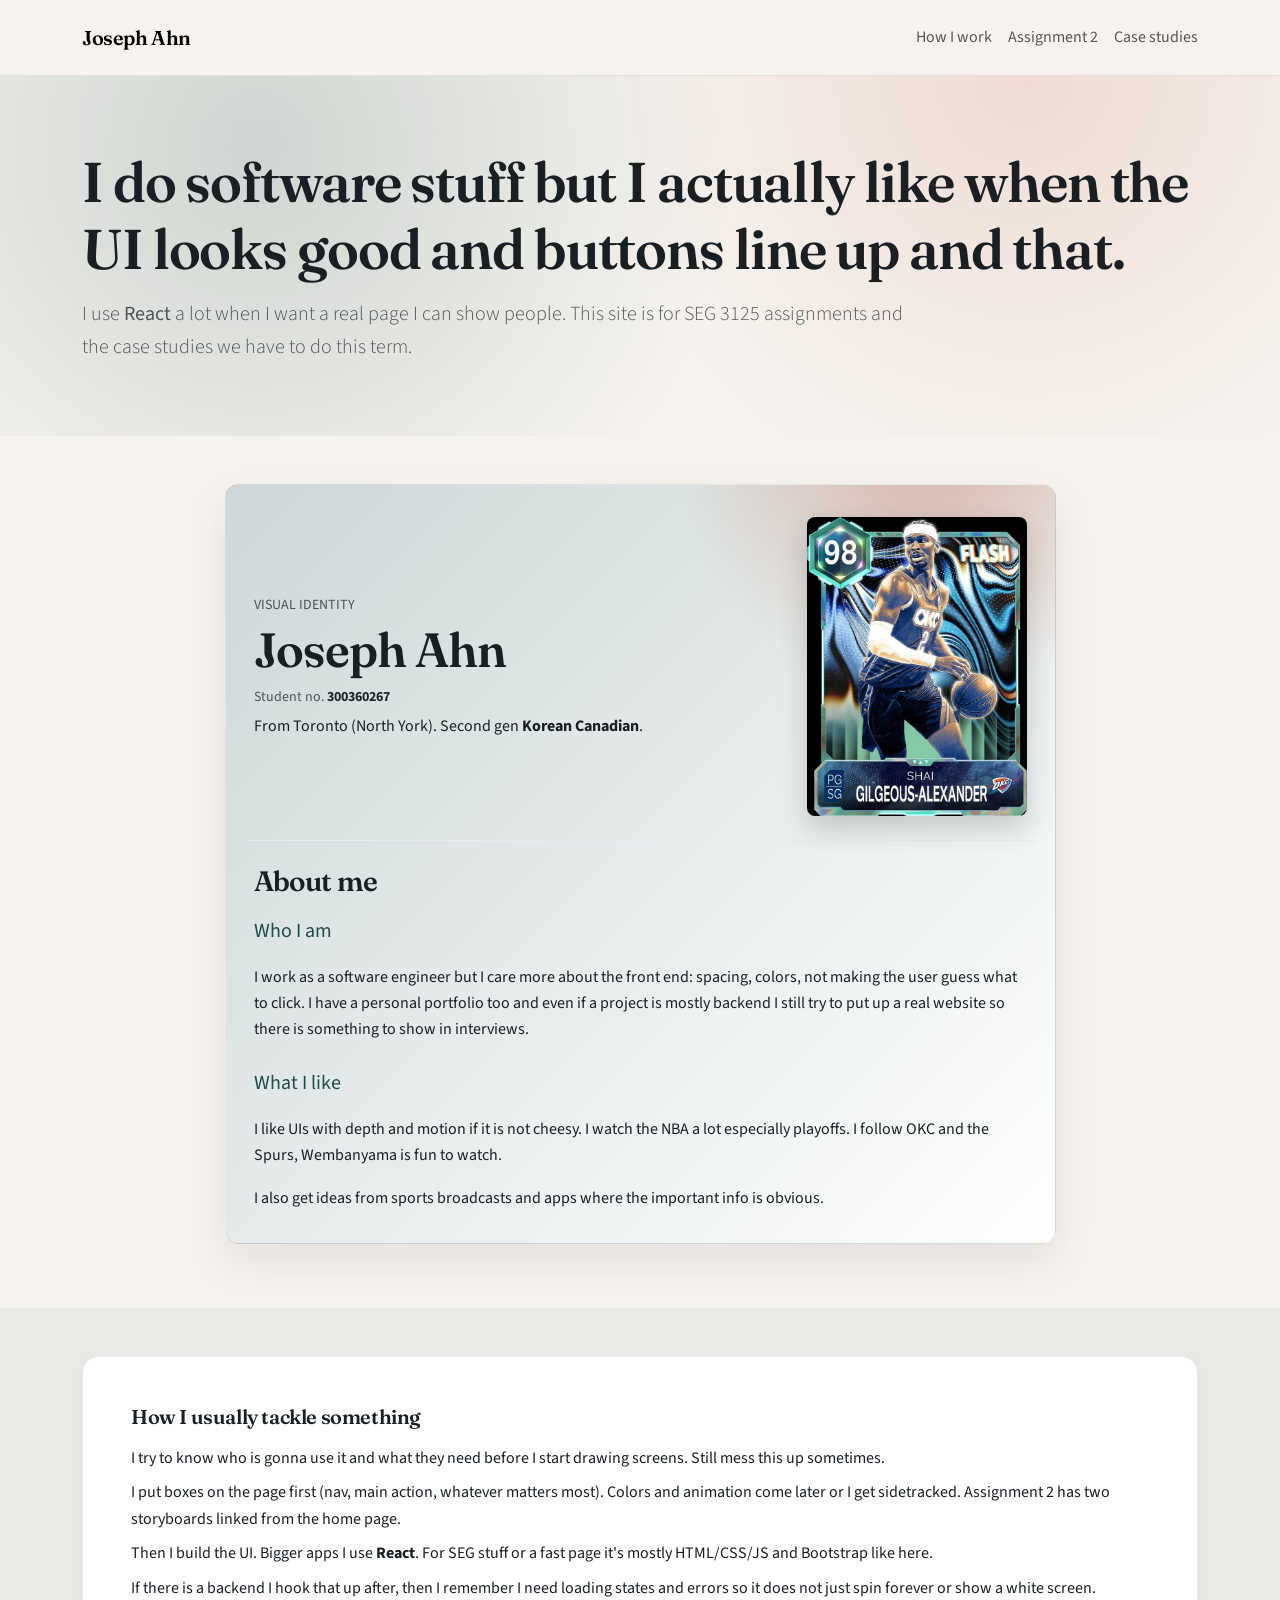
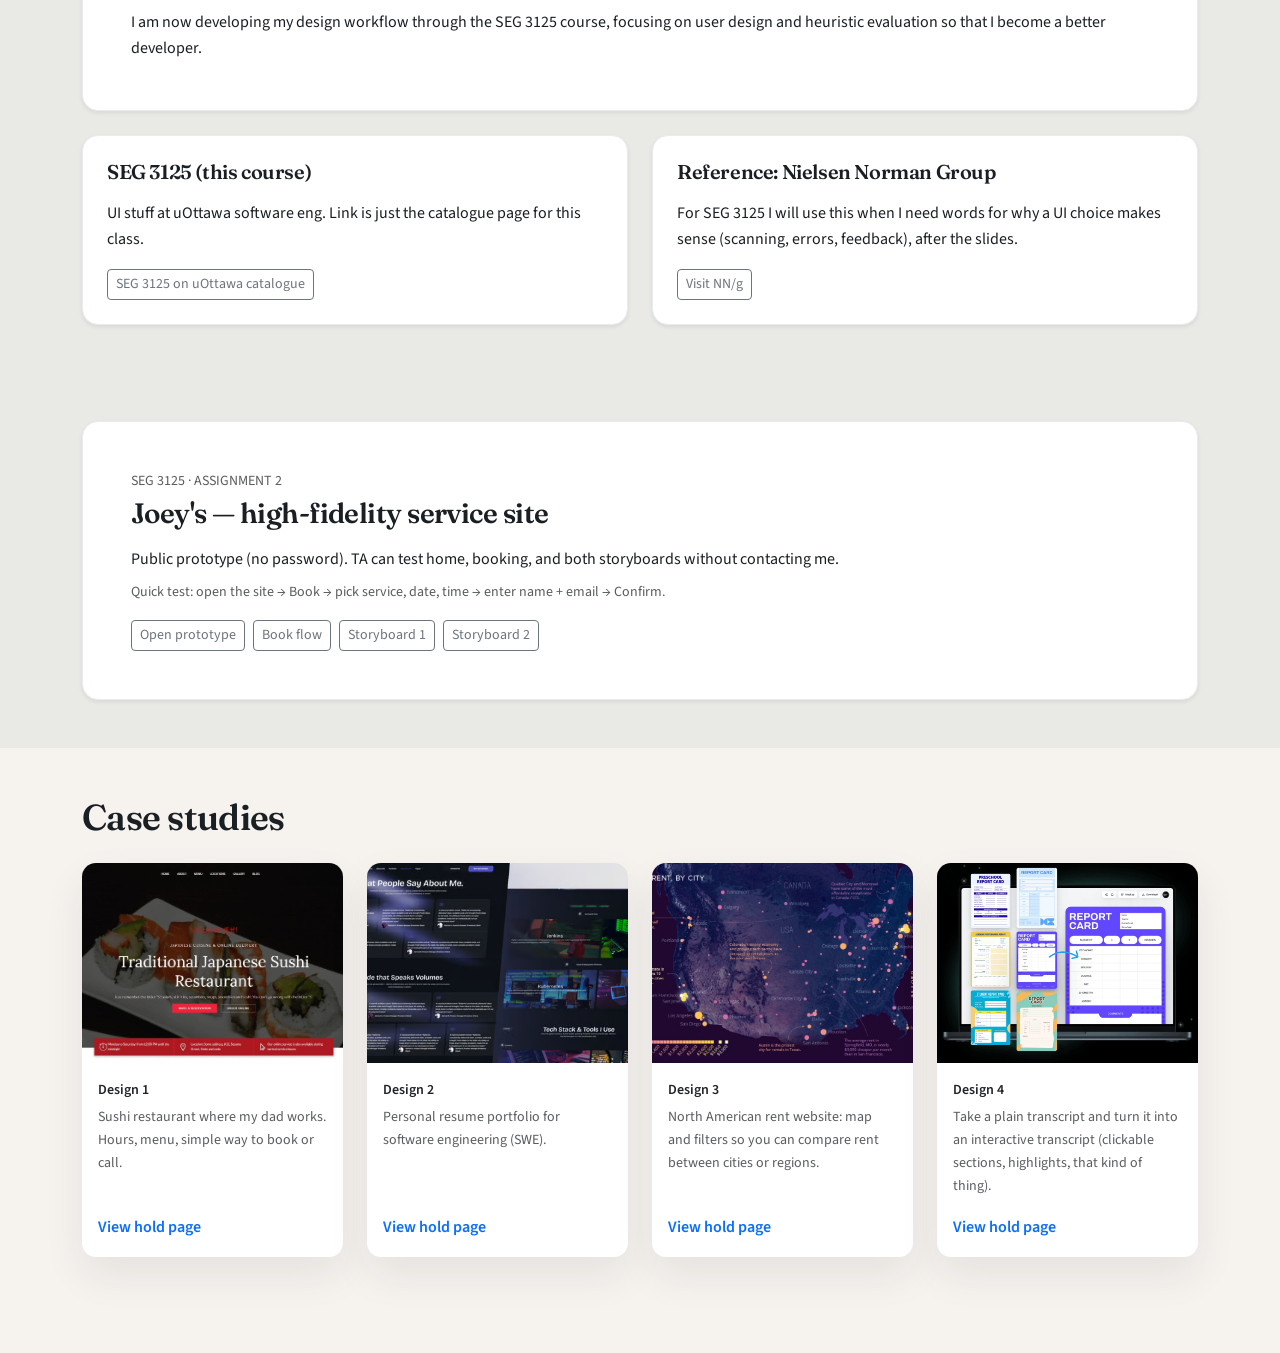
==== commit 2daad6d3: "Restore Design 1 to sushi restaurant hold page. Fix case study card and hold page that were incorrec" ====
--- a/index.html
+++ b/index.html
@@ -203,10 +203,10 @@
                 <div class="card-body d-flex flex-column">
                   <p class="mb-1 fw-semibold small">Design 1</p>
                   <p class="card-text text-muted small flex-grow-1">
-                    Joey&apos;s bike repair service site (assignment 2 high-fidelity prototype).
-                  </p>
-                  <a href="service-prototype/" class="stretched-link fw-semibold text-decoration-none"
-                    >Open prototype</a
+                    Sushi restaurant where my dad works. Hours, menu, simple way to book or call.
+                  </p>
+                  <a href="case-studies/case-study-sushi.html" class="stretched-link fw-semibold text-decoration-none"
+                    >View hold page</a
                   >
                 </div>
               </article>
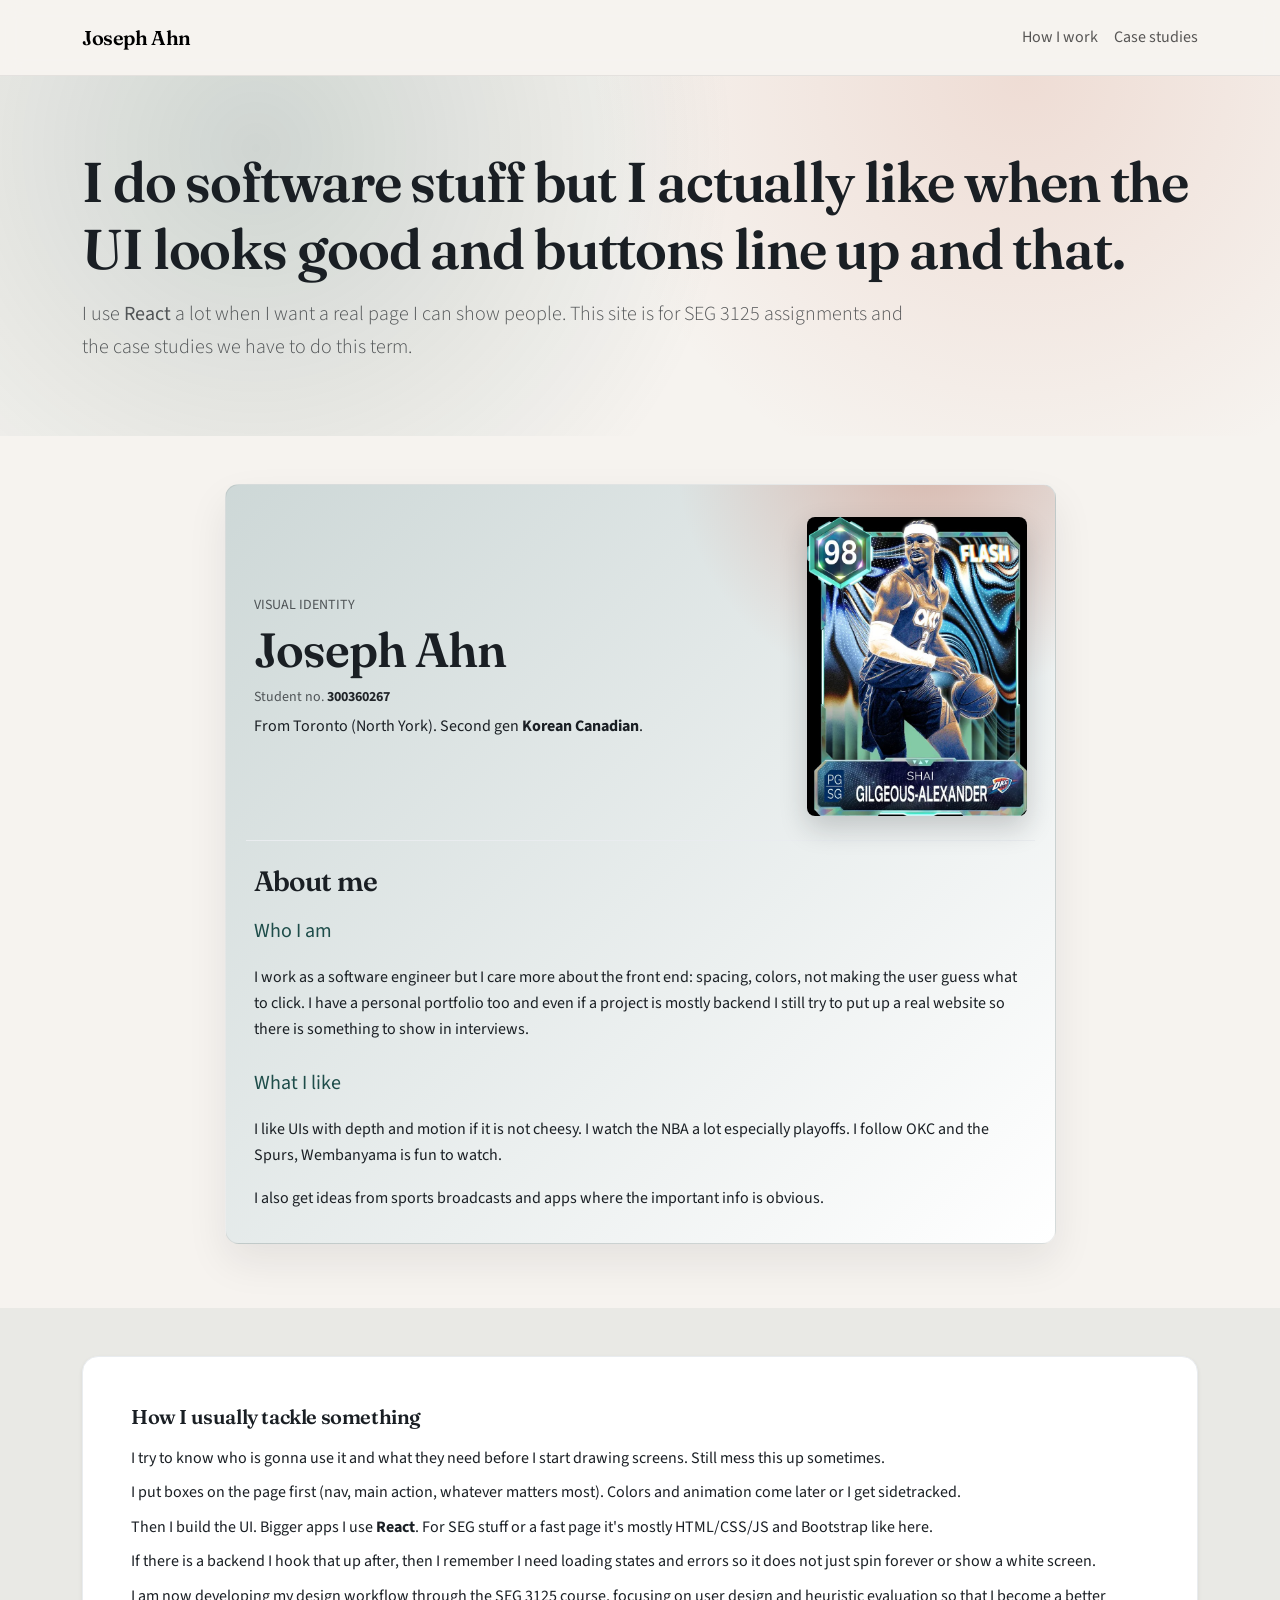
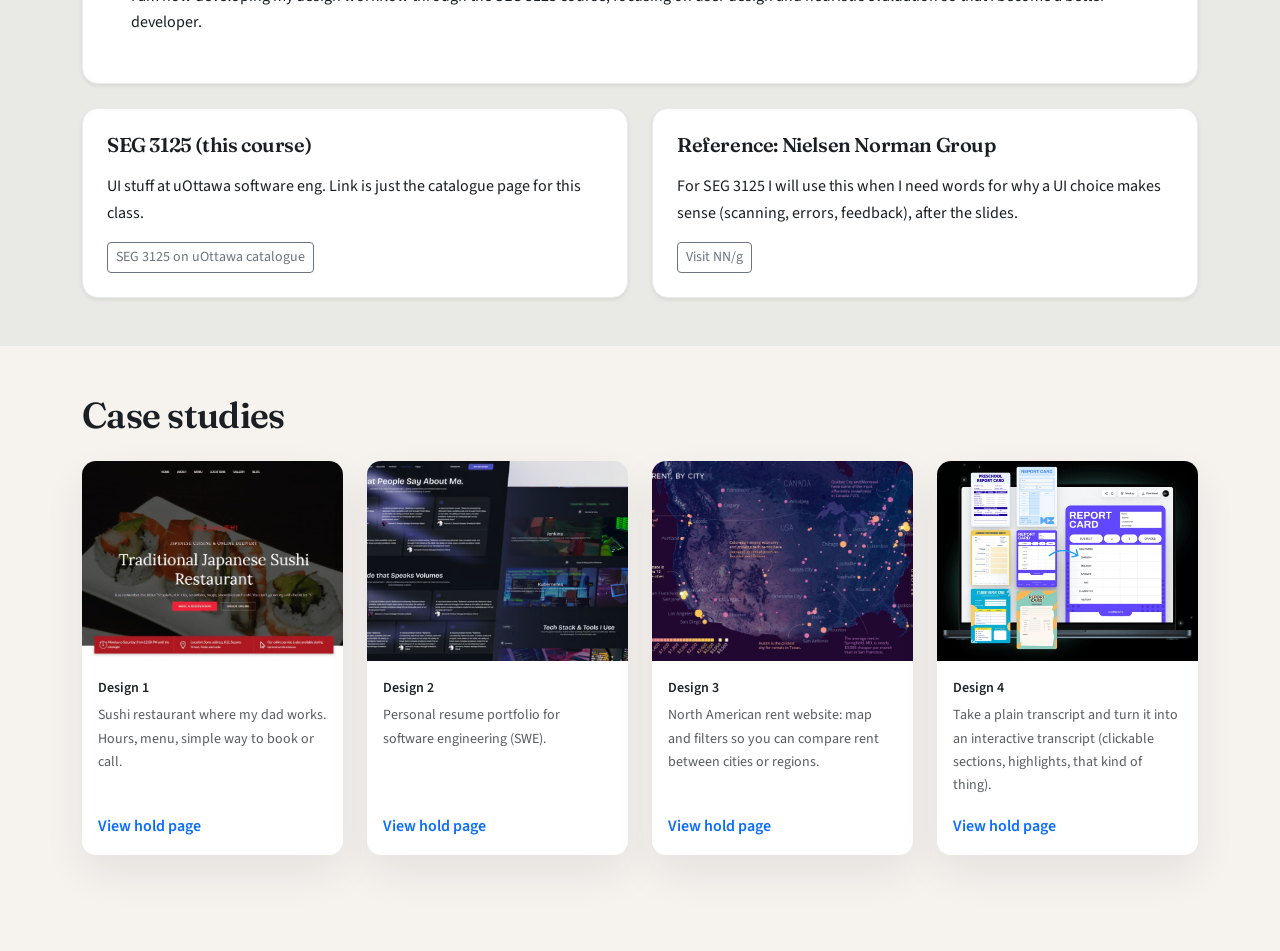
==== commit fec868e5: "Remove Assignment 2 prototype section from portfolio home page. Drop Joey's block, nav link, and sto" ====
--- a/index.html
+++ b/index.html
@@ -31,9 +31,6 @@
             <a class="nav-link py-1" href="#work">How I work</a>
           </li>
           <li class="nav-item">
-            <a class="nav-link py-1" href="#assignment-2">Assignment 2</a>
-          </li>
-          <li class="nav-item">
             <a class="nav-link py-1" href="#case-studies">Case studies</a>
           </li>
         </ul>
@@ -112,7 +109,7 @@
             </p>
             <p class="mb-2">
               I put boxes on the page first (nav, main action, whatever matters most). Colors and animation
-              come later or I get sidetracked. Assignment 2 has two storyboards linked from the home page.
+              come later or I get sidetracked.
             </p>
             <p class="mb-2">
               Then I build the UI. Bigger apps I use <strong>React</strong>. For SEG stuff or a fast page it's
@@ -162,32 +159,6 @@
         </div>
       </section>
 
-      <section id="assignment-2" class="py-5 section-tint">
-        <div class="container">
-          <div class="p-4 p-lg-5 rounded-4 bg-body shadow-sm border border-light-subtle">
-            <p class="text-uppercase small text-muted mb-1">SEG 3125 · Assignment 2</p>
-            <h2 class="h3 display-font mb-3">Joey&apos;s — high-fidelity service site</h2>
-            <p class="mb-2">
-              Public prototype (no password). TA can test home, booking, and both storyboards without contacting
-              me.
-            </p>
-            <p class="mb-3 small text-muted">
-              Quick test: open the site → Book → pick service, date, time → enter name + email → Confirm.
-            </p>
-            <div class="d-flex flex-wrap gap-2">
-              <a href="service-prototype/" class="btn btn-outline-secondary btn-sm">Open prototype</a>
-              <a href="service-prototype/#/book" class="btn btn-outline-secondary btn-sm">Book flow</a>
-              <a href="service-prototype/#/storyboard-1" class="btn btn-outline-secondary btn-sm"
-                >Storyboard 1</a
-              >
-              <a href="service-prototype/#/storyboard-2" class="btn btn-outline-secondary btn-sm"
-                >Storyboard 2</a
-              >
-            </div>
-          </div>
-        </div>
-      </section>
-
       <section id="case-studies" class="py-5">
         <div class="container">
           <h2 class="section-title mb-4">Case studies</h2>
